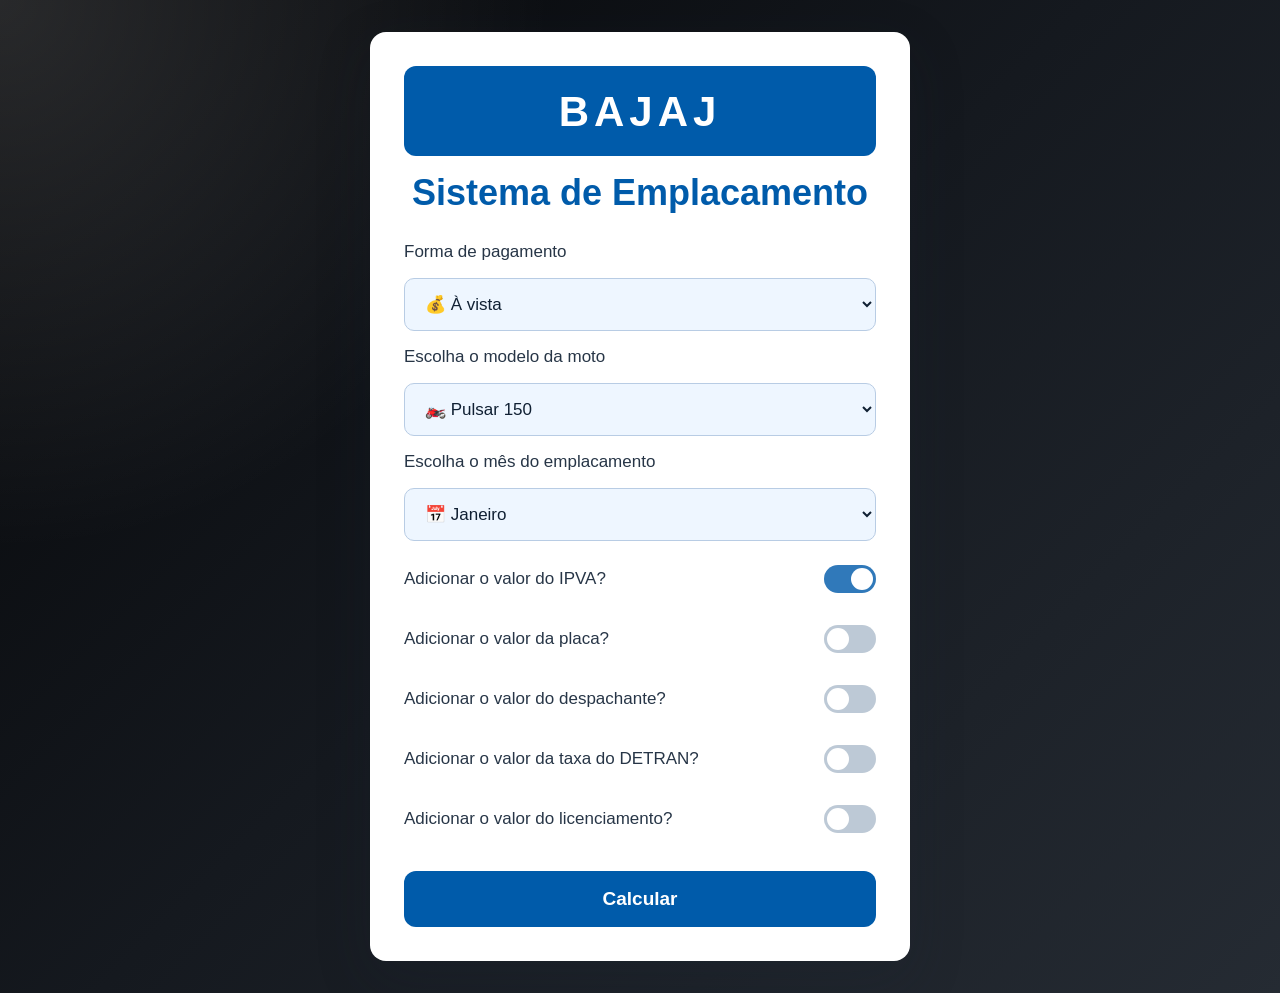
==== CalculodoEmplacamento.html @ 5c0d5c20 "Primeiro commit" ====
<!doctype html>
<html lang="pt-BR">
  <head>
    <meta charset="UTF-8" />
    <meta name="viewport" content="width=device-width, initial-scale=1.0" />
    <title>Emplacamento Bajaj</title>
    <link rel="stylesheet" href="a3.css" />
  </head>

  <body>
    <!-- Container principal: no desktop divide a tela em formulário e resultado. -->
    <div class="app-shell is-centered">
      <!-- Formulário usado pelo usuário para configurar a simulação. -->
      <main class="card">
        <div class="brand">
          <span>BAJAJ</span>
        </div>

        <h1>Sistema de Emplacamento</h1>

        <label for="pagamento">Forma de pagamento</label>
        <select id="pagamento">
          <option value="avista">&#128176; À vista</option>
          <option value="financiado">&#128176; Financiado</option>
        </select>

        <label for="modelo">Escolha o modelo da moto</label>
        <select id="modelo">
          <option value="150">&#127949;&#65039; Pulsar 150</option>
          <option value="160">&#127949;&#65039; Dominar 160 NS</option>
          <option value="200">&#127949;&#65039; Dominar 200 NS</option>
          <option value="250">&#127949;&#65039; Dominar 250</option>
          <option value="400">&#127949;&#65039; Dominar 400</option>
          <option value="400ns">&#127949;&#65039; Dominar NS400</option>
        </select>

        <label for="mes">Escolha o mês do emplacamento</label>
        <select id="mes">
          <option value="1">&#128197; Janeiro</option>
          <option value="2">&#128197; Fevereiro</option>
          <option value="3">&#128197; Março</option>
          <option value="4">&#128197; Abril</option>
          <option value="5">&#128197; Maio</option>
          <option value="6">&#128197; Junho</option>
          <option value="7">&#128197; Julho</option>
          <option value="8">&#128197; Agosto</option>
          <option value="9">&#128197; Setembro</option>
          <option value="10">&#128197; Outubro</option>
          <option value="11">&#128197; Novembro</option>
          <option value="12">&#128197; Dezembro</option>
        </select>

        <div class="option-row">
          <span>Adicionar o valor do IPVA?</span>
          <label class="switch" for="ipva">
            <input type="checkbox" id="ipva" checked />
            <span class="slider"></span>
          </label>
        </div>

        <div class="option-row">
          <span>Adicionar o valor da placa?</span>
          <label class="switch" for="placa">
            <input type="checkbox" id="placa" />
            <span class="slider"></span>
          </label>
        </div>

        <div class="option-row">
          <span>Adicionar o valor do despachante?</span>
          <label class="switch" for="despachante">
            <input type="checkbox" id="despachante" />
            <span class="slider"></span>
          </label>
        </div>

        <div class="option-row">
          <span>Adicionar o valor da taxa do DETRAN?</span>
          <label class="switch" for="detran">
            <input type="checkbox" id="detran" />
            <span class="slider"></span>
          </label>
        </div>

        <div class="option-row">
          <span>Adicionar o valor do licenciamento?</span>
          <label class="switch" for="licenciamento">
            <input type="checkbox" id="licenciamento" />
            <span class="slider"></span>
          </label>
        </div>

        <button type="button" onclick="calcular()">Calcular</button>
      </main>

      <!-- Painel de resultado. Começa com instruções e é atualizado pelo JavaScript. -->
      <aside id="resultado" class="result-panel is-empty" aria-live="polite">
        <section class="empty-card">
          <div class="empty-icon">&#9432;</div>
          <h2>Resumo da simulação</h2>
          <p>
            Escolha a forma de pagamento, o modelo, o mês do emplacamento e os
            itens que deseja incluir. Depois clique em Calcular.
          </p>
        </section>
      </aside>
    </div>

    <script src="a3.js"></script>
  </body>
</html>
---- a3.css ----
/* Faz padding e borda entrarem no tamanho total dos elementos. */
* {
  box-sizing: border-box;
}

/* Variaveis de cores usadas no projeto inteiro. */
:root {
  /* Cores principais inspiradas na identidade visual da Bajaj. */
  --bajaj-blue: #005baa;
  --bajaj-blue-dark: #003f7f;
  --bajaj-blue-light: #1476d4;
  --white: #ffffff;
  --text-dark: #102033;
  --page-black: #050608;
  --page-black-soft: #15191f;
  --page-black-light: #252b33;
}

/* Centraliza a aplicacao na tela e define o fundo principal. */
body {
  margin: 0;
  font-family: Arial, sans-serif;
  background:
    radial-gradient(circle at top left, rgba(255, 255, 255, 0.14), transparent 34%),
    linear-gradient(135deg, var(--page-black) 0%, var(--page-black-soft) 48%, var(--page-black-light) 100%);
  color: var(--white);
  display: flex;
  justify-content: center;
  align-items: center;
  min-height: 100vh;
  padding: 32px;
}

/* Estrutura principal: comeca com o formulario centralizado em uma coluna. */
.app-shell {
  width: min(100%, 540px);
  min-height: calc(100vh - 64px);
  display: grid;
  grid-template-columns: minmax(390px, 540px);
  justify-content: center;
  gap: 0;
  align-items: center;
  transition:
    width 0.9s cubic-bezier(0.22, 1, 0.36, 1),
    gap 0.9s cubic-bezier(0.22, 1, 0.36, 1);
}

/* Estado ativado pelo JavaScript apos clicar em Calcular: abre duas colunas. */
.app-shell.has-result {
  width: min(100%, 1280px);
  grid-template-columns: minmax(390px, 540px) minmax(420px, 1fr);
  gap: 28px;
}

/* Card do formulario com campos da simulacao. */
.card {
  width: 100%;
  background: var(--white);
  color: var(--text-dark);
  padding: 34px;
  border-radius: 16px;
  box-shadow: 0 18px 55px rgba(23, 35, 52, 0.2);
  display: flex;
  flex-direction: column;
  gap: 16px;
  align-self: center;
  animation: none;
  transform: translateX(0);
  transition:
    transform 0.9s cubic-bezier(0.22, 1, 0.36, 1),
    box-shadow 0.4s ease;
  will-change: transform;
}

/* Anima o formulario quando o resultado aparece ao lado. */
.app-shell.has-result .card {
  animation: slideFormLeft 0.9s cubic-bezier(0.22, 1, 0.36, 1) both;
}

/* Faixa azul com o nome da marca no topo do formulario. */
.brand {
  display: flex;
  flex-direction: column;
  align-items: center;
  justify-content: center;
  gap: 10px;
  background: var(--bajaj-blue);
  color: var(--white);
  border-radius: 12px;
  padding: 22px 18px 20px;
  font-size: 42px;
  font-weight: 900;
  letter-spacing: 5px;
}

/* Classe reservada para uma marca/logo em SVG, caso seja usada. */
.bajaj-mark {
  width: 92px;
  height: 92px;
  fill: var(--white);
  display: block;
}

/* Titulo principal do formulario. */
h1 {
  text-align: center;
  margin: 0 0 12px;
  font-size: 36px;
  color: var(--bajaj-blue);
}

/* Textos dos labels e descricoes das opcoes. */
label,
.option-row span {
  font-size: 17px;
  opacity: 0.9;
}

/* Campos de selecao do formulario. */
select {
  width: 100%;
  padding: 15px 16px;
  border-radius: 10px;
  border: 1px solid #b8cce4;
  background: #eef6ff;
  color: var(--text-dark);
  font-size: 17px;
  outline: none;
}

/* Destaque de acessibilidade quando o select recebe foco. */
select:focus {
  border-color: var(--bajaj-blue);
  box-shadow: 0 0 0 3px rgba(0, 91, 170, 0.15);
}

/* Linha de cada taxa opcional com texto a esquerda e switch a direita. */
.option-row {
  display: flex;
  align-items: center;
  justify-content: space-between;
  gap: 16px;
  padding: 8px 0;
}

/* Estrutura do botao liga/desliga das taxas. */
.switch {
  position: relative;
  display: inline-block;
  width: 52px;
  height: 28px;
  flex: 0 0 auto;
}

/* Esconde o checkbox real para deixar apenas o switch customizado visivel. */
.switch input {
  opacity: 0;
  width: 0;
  height: 0;
}

/* Fundo arredondado do switch. */
.slider {
  position: absolute;
  cursor: pointer;
  inset: 0;
  background-color: #aebdcc;
  border-radius: 999px;
  transition: 0.3s;
}

/* Bolinha interna do switch. */
.slider::before {
  content: "";
  position: absolute;
  width: 22px;
  height: 22px;
  left: 3px;
  bottom: 3px;
  background: white;
  border-radius: 50%;
  transition: 0.3s;
}

/* Cor do switch quando a taxa esta selecionada. */
input:checked + .slider {
  background-color: var(--bajaj-blue);
}

/* Move a bolinha para a direita quando o switch esta ligado. */
input:checked + .slider::before {
  transform: translateX(24px);
}

/* Botao principal que executa o calculo. */
button {
  margin-top: 14px;
  padding: 17px;
  border: none;
  border-radius: 12px;
  background: var(--bajaj-blue);
  color: var(--white);
  font-weight: bold;
  font-size: 19px;
  cursor: pointer;
  transition: 0.3s;
}

/* Feedback visual ao passar o mouse sobre botoes. */
button:hover {
  transform: scale(1.03);
  background: var(--bajaj-blue-light);
}

/* Painel onde o JavaScript injeta o resumo da simulacao. */
.result-panel {
  display: block;
  color: var(--white);
  min-height: 100%;
  opacity: 0;
  visibility: hidden;
  pointer-events: none;
  transform: translateX(42px) scale(0.985);
  transition:
    opacity 0.65s ease 0.25s,
    transform 0.75s cubic-bezier(0.22, 1, 0.36, 1) 0.18s,
    visibility 0s linear 0.9s;
}

/* Mantem o resultado escondido enquanto o formulario esta centralizado. */
.app-shell.is-centered .result-panel {
  position: absolute;
  width: min(100%, 640px);
}

/* Mostra o painel com fade e deslocamento suave apos calcular. */
.app-shell.has-result .result-panel {
  opacity: 1;
  visibility: visible;
  pointer-events: auto;
  position: static;
  transform: translateX(0) scale(1);
  transition:
    opacity 0.65s ease 0.25s,
    transform 0.75s cubic-bezier(0.22, 1, 0.36, 1) 0.18s,
    visibility 0s;
}

/* Aparencia compartilhada dos cards do painel de resultado. */
.result-card,
.quota-card,
.info-card,
.empty-card {
  background: linear-gradient(145deg, #15243a, #0d1b31);
  border: 1px solid rgba(255, 255, 255, 0.08);
  border-radius: 12px;
  padding: 22px;
  box-shadow: 0 18px 45px rgba(23, 35, 52, 0.24);
}

/* Pequeno destaque quando o resultado e recalculado. */
.result-panel.updated {
  animation: highlightResult 0.5s ease;
}

/* Estado inicial do painel, antes de mostrar o calculo. */
.empty-card {
  min-height: 100%;
  display: flex;
  flex-direction: column;
  justify-content: center;
  align-items: center;
  text-align: center;
}

/* Titulo do estado inicial. */
.empty-card h2 {
  font-size: 30px;
  margin: 12px 0 8px;
}

/* Texto de orientacao do estado inicial. */
.empty-card p {
  max-width: 460px;
  margin: 0;
  color: #b9c6d8;
  line-height: 1.6;
  font-size: 18px;
}

/* Icone informativo usado no estado inicial. */
.empty-icon {
  width: 48px;
  height: 48px;
  border-radius: 12px;
  background: #0d2340;
  color: #88bfff;
  display: grid;
  place-items: center;
  font-size: 24px;
}

/* Alinha cabecalhos e cards com icone e texto lado a lado. */
.result-header,
.quota-card,
.info-title {
  display: flex;
  align-items: center;
  gap: 12px;
}

/* Icones dos cards de resultado. */
.result-icon,
.quota-icon,
.info-icon {
  width: 42px;
  height: 42px;
  border-radius: 10px;
  background: #0f6f3d;
  color: #54ff8a;
  display: grid;
  place-items: center;
  font-size: 22px;
  flex: 0 0 auto;
}

/* Titulo dentro do card de resultado. */
.result-title {
  margin: 0;
  font-size: 22px;
}

/* Textos secundarios e observacoes do painel. */
.result-subtitle,
.info-card p,
.total-note {
  margin: 4px 0 0;
  color: #b9c6d8;
  font-size: 16px;
  line-height: 1.5;
}

/* Lista com os itens cobrados ou nao incluidos. */
.result-list {
  margin: 22px 0;
  border-top: 1px solid rgba(255, 255, 255, 0.08);
  border-bottom: 1px solid rgba(255, 255, 255, 0.08);
}

/* Linha individual do resumo, com nome da taxa e valor. */
.result-line {
  display: flex;
  justify-content: space-between;
  gap: 16px;
  padding: 13px 0;
  color: #e7eef8;
  font-size: 17px;
}

/* Divisoria entre as linhas do resumo. */
.result-line + .result-line {
  border-top: 1px solid rgba(255, 255, 255, 0.06);
}

/* Valor monetario de cada taxa incluida. */
.result-value {
  font-weight: 700;
  white-space: nowrap;
}

/* Texto usado quando uma taxa ficou fora do calculo. */
.not-included {
  color: #8fa0b8;
  font-weight: 700;
}

/* Linha final que destaca o total da simulacao. */
.total-row {
  display: flex;
  align-items: end;
  justify-content: space-between;
  gap: 16px;
}

/* Rotulo do valor total. */
.total-label {
  color: #55f08a;
  font-size: 22px;
  font-weight: 800;
}

/* Valores principais em destaque no painel. */
.total-value,
.quota-value {
  color: #55f08a;
  font-size: 32px;
  font-weight: 900;
  white-space: nowrap;
}

/* Card que mostra a primeira cota do IPVA. */
.quota-card {
  justify-content: space-between;
  margin-top: 18px;
}

/* Texto principal do card de cota. */
.quota-card strong {
  display: block;
  margin-bottom: 4px;
  font-size: 18px;
}

/* Texto auxiliar do card de cota. */
.quota-card small {
  color: #b9c6d8;
  font-size: 15px;
}

/* Cor especifica do icone do card de cota. */
.quota-icon {
  background: #123d34;
}

/* Card explicativo com as regras do calculo. */
.info-card {
  margin-top: 18px;
  border-color: rgba(20, 118, 212, 0.35);
  background: #0d2340;
}

/* Cabecalho do card explicativo. */
.info-title {
  color: #88bfff;
  font-weight: 800;
  font-size: 18px;
}

/* Icone menor usado no card explicativo. */
.info-icon {
  width: 24px;
  height: 24px;
  background: transparent;
  color: #88bfff;
  font-size: 18px;
}

/* Botao para limpar a simulacao e voltar ao estado inicial. */
.reset-button {
  width: 100%;
  margin-top: 18px;
  background: #263247;
}

/* Cor do botao de nova simulacao ao passar o mouse. */
.reset-button:hover {
  background: #33425c;
}

/* Animacao rapida para indicar que o resultado foi atualizado. */
@keyframes highlightResult {
  0% {
    transform: translateY(-4px);
    filter: brightness(1.25);
  }

  100% {
    transform: translateY(0);
    filter: brightness(1);
  }
}

/* Animacao do formulario saindo do centro para abrir espaco ao resultado. */
@keyframes slideFormLeft {
  0% {
    transform: translateX(56px) scale(0.992);
    opacity: 0.96;
  }

  55% {
    transform: translateX(-8px) scale(1);
    opacity: 1;
  }

  100% {
    transform: translateX(0) scale(1);
    opacity: 1;
  }
}

/* Em telas pequenas, a animacao fica vertical para combinar com o layout. */
@keyframes slideFormLeftMobile {
  0% {
    transform: translateY(28px);
    opacity: 0.92;
  }

  100% {
    transform: translateY(0);
    opacity: 1;
  }
}

/* Ajustes para celular e tablets estreitos. */
@media (max-width: 840px) {
  /* Aproxima o conteudo do topo em telas menores. */
  body {
    align-items: flex-start;
    padding: 18px;
  }

  /* No mobile, formulario e resultado ficam empilhados. */
  .app-shell {
    width: min(100%, 540px);
    grid-template-columns: 1fr;
    min-height: auto;
    gap: 18px;
  }

  /* Depois do calculo, o layout continua em uma coluna no mobile. */
  .app-shell.has-result {
    width: 100%;
    grid-template-columns: 1fr;
  }

  /* Usa uma entrada vertical, mais natural para telas estreitas. */
  .app-shell.has-result .card {
    animation: slideFormLeftMobile 0.5s ease both;
  }

  /* Reduz o respiro interno para caber melhor no celular. */
  .card {
    padding: 24px;
  }

  /* Diminui o titulo principal no mobile. */
  h1 {
    font-size: 30px;
  }

  /* Diminui a marca para evitar quebra de layout. */
  .brand {
    font-size: 34px;
  }

  /* Empilha total e card de cota para nao apertar valores. */
  .total-row,
  .quota-card {
    align-items: flex-start;
    flex-direction: column;
  }

  /* Ajusta o tamanho dos valores principais no mobile. */
  .total-value,
  .quota-value {
    font-size: 28px;
  }
}
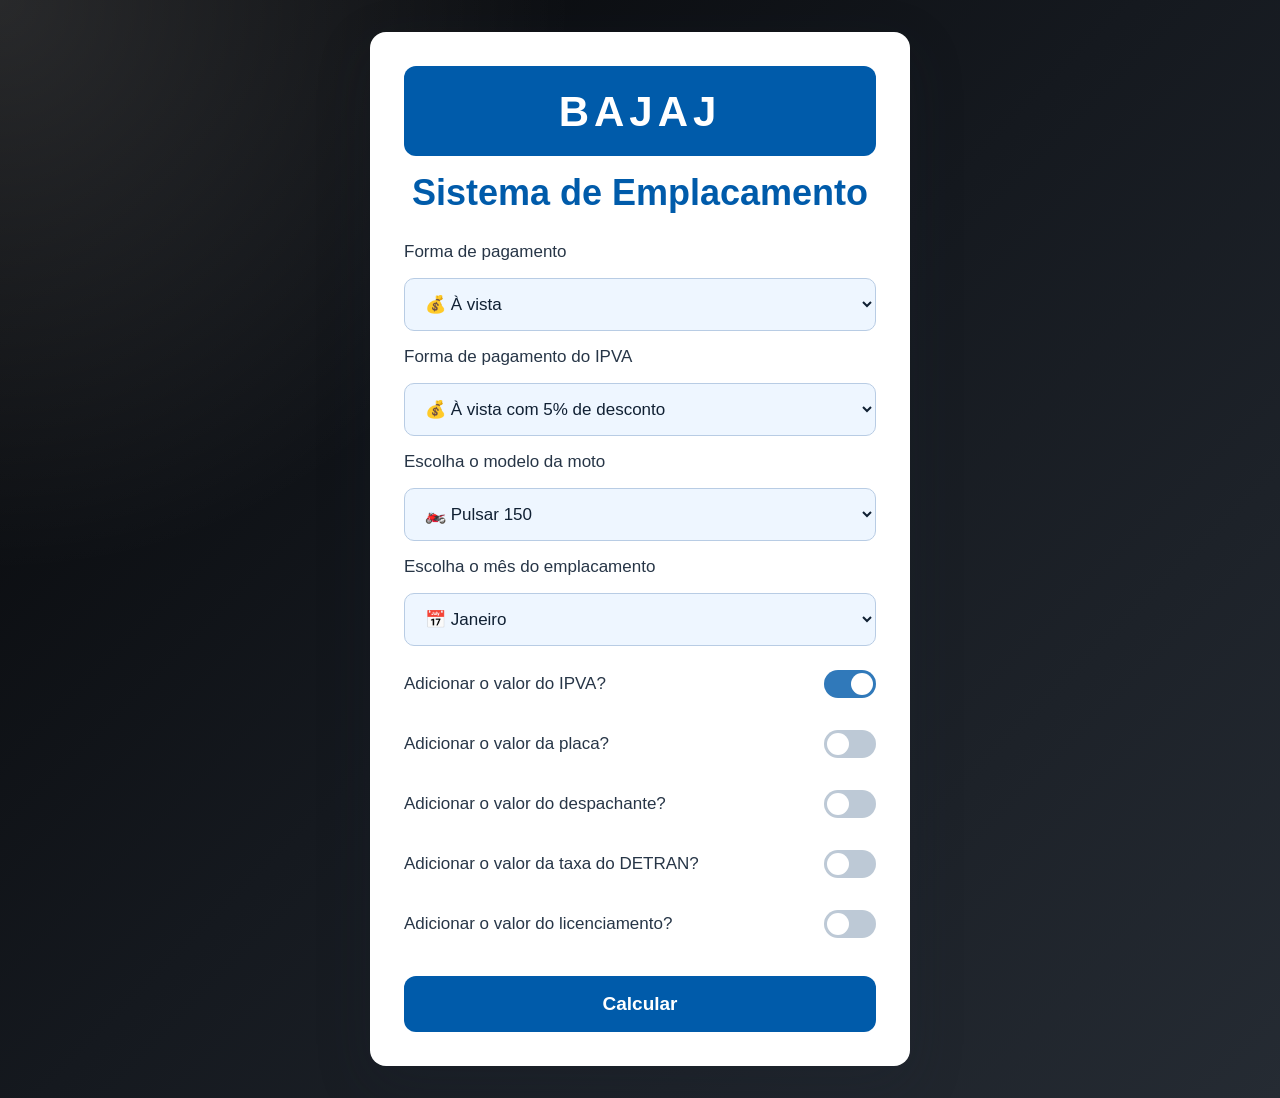
==== commit 3df69ce9: "Adicionar relatório PDF/aquivo .txt  atualizar projeto de emplacamento" ====
--- a/CalculodoEmplacamento.html
+++ b/CalculodoEmplacamento.html
@@ -1,9 +1,11 @@
 <!doctype html>
 <html lang="pt-BR">
   <head>
+    <!-- Configuracoes basicas da pagina: acentuacao, responsividade e titulo. -->
     <meta charset="UTF-8" />
     <meta name="viewport" content="width=device-width, initial-scale=1.0" />
     <title>Emplacamento Bajaj</title>
+    <!-- Importa o arquivo CSS responsavel pelo visual da tela. -->
     <link rel="stylesheet" href="a3.css" />
   </head>
 
@@ -18,12 +20,21 @@
 
         <h1>Sistema de Emplacamento</h1>
 
+        <!-- Campo para escolher se o pagamento sera a vista ou financiado. -->
         <label for="pagamento">Forma de pagamento</label>
         <select id="pagamento">
           <option value="avista">&#128176; À vista</option>
           <option value="financiado">&#128176; Financiado</option>
         </select>
 
+        <!-- Campo separado para definir se o IPVA sera pago completo ou parcelado. -->
+        <label for="pagamentoIpva">Forma de pagamento do IPVA</label>
+        <select id="pagamentoIpva">
+          <option value="avista">&#128176; À vista com 5% de desconto</option>
+          <option value="parcelado">&#128176; Parcelado em 7x</option>
+        </select>
+
+        <!-- Campo com os modelos de motos disponiveis para a simulacao. -->
         <label for="modelo">Escolha o modelo da moto</label>
         <select id="modelo">
           <option value="150">&#127949;&#65039; Pulsar 150</option>
@@ -50,6 +61,7 @@
           <option value="12">&#128197; Dezembro</option>
         </select>
 
+        <!-- Cada linha abaixo liga ou desliga uma taxa no calculo final. -->
         <div class="option-row">
           <span>Adicionar o valor do IPVA?</span>
           <label class="switch" for="ipva">
@@ -90,6 +102,7 @@
           </label>
         </div>
 
+        <!-- Botao que chama a funcao calcular() no JavaScript. -->
         <button type="button" onclick="calcular()">Calcular</button>
       </main>
 
@@ -106,6 +119,7 @@
       </aside>
     </div>
 
+    <!-- Importa o JavaScript que faz os calculos e atualiza o resultado. -->
     <script src="a3.js"></script>
   </body>
 </html>
